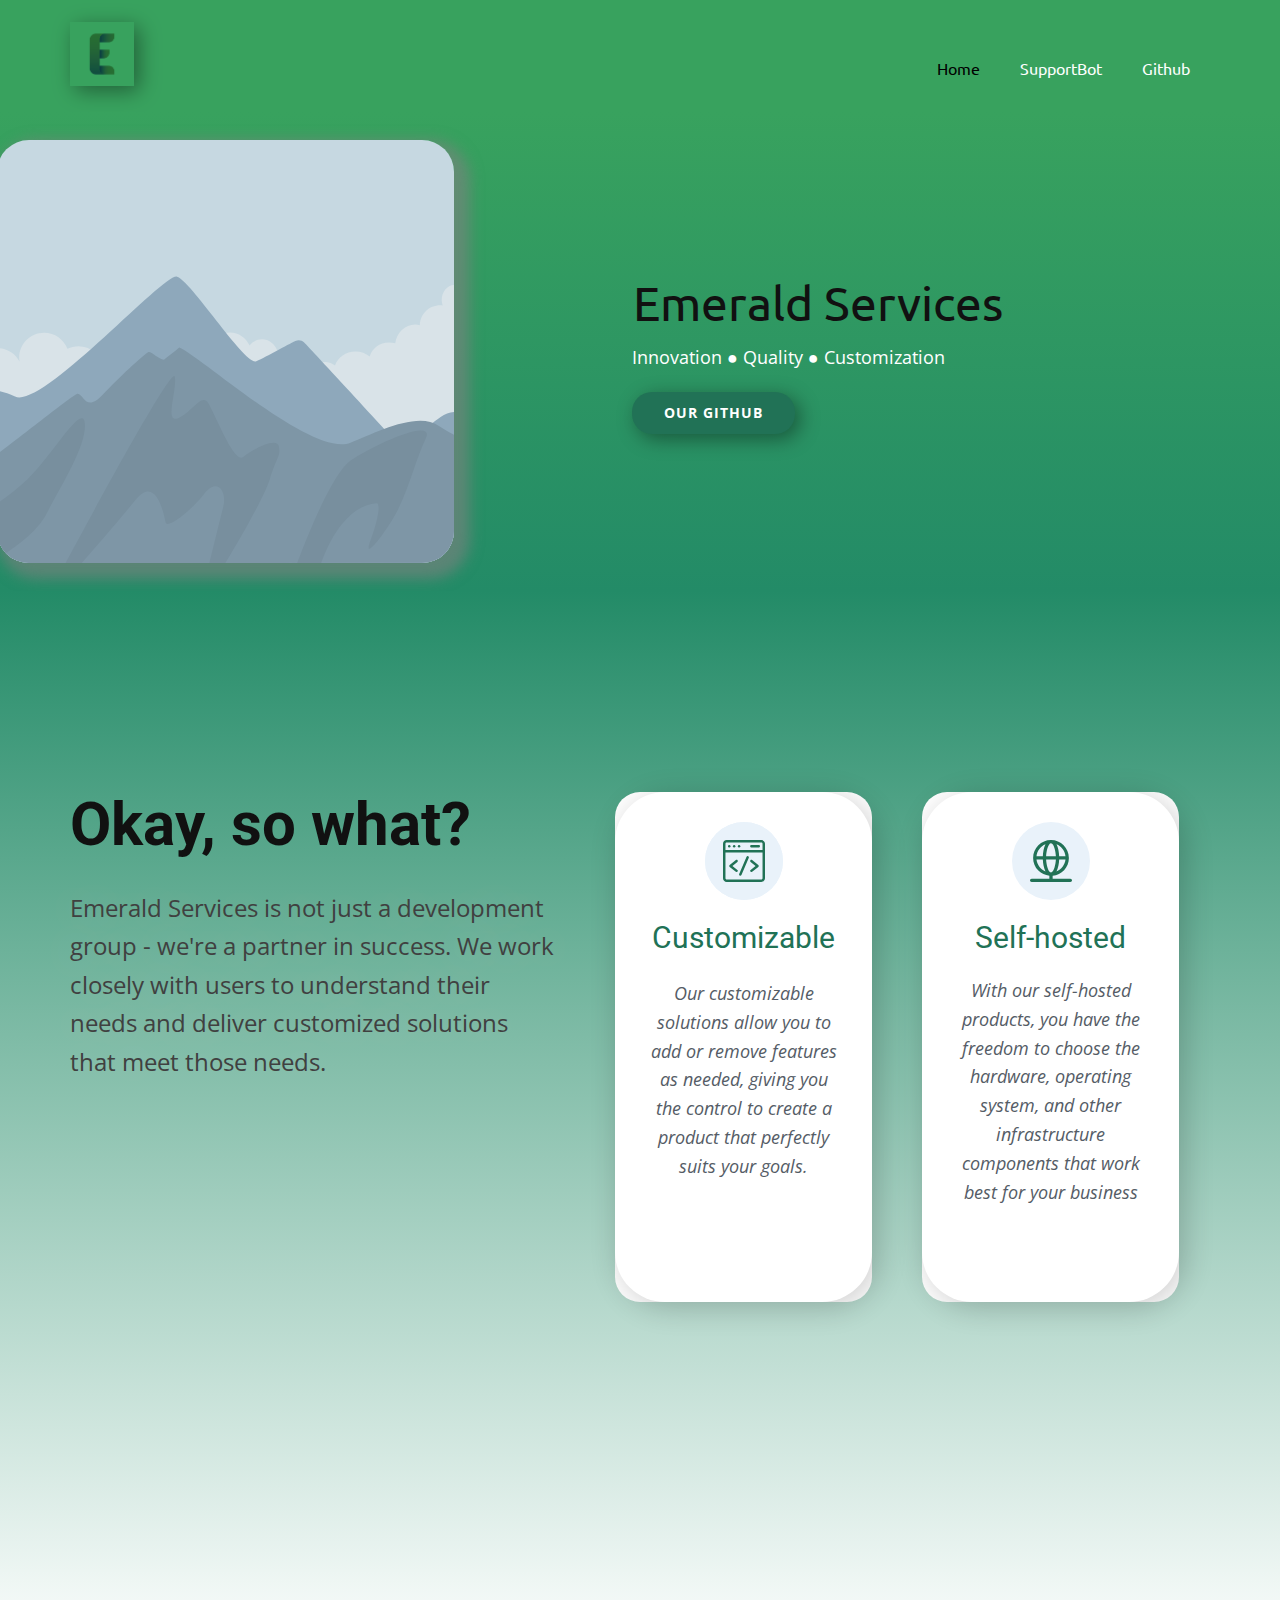
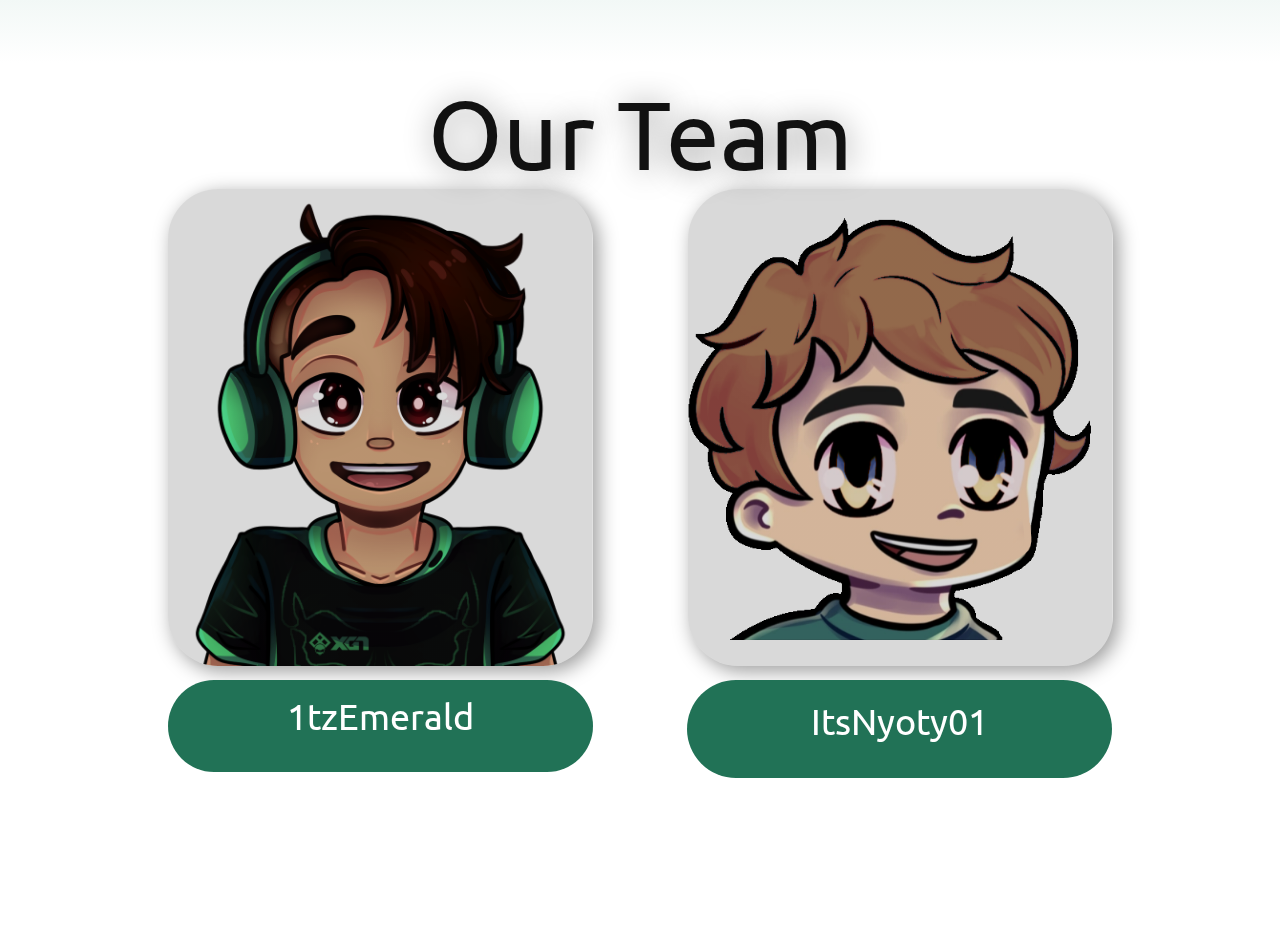
==== index.html @ 9523ee06 "Update index.html" ====
<!DOCTYPE html>
<html style="font-size: 16px;" lang="nl"><head>
    <meta name="viewport" content="width=device-width, initial-scale=1.0">
    <meta charset="utf-8">
    <meta name="keywords" content="Emerald Services Development">
    <meta name="description" content="">
    <title>Home</title>
    <link rel="stylesheet" href="nicepage.css" media="screen">
<link rel="stylesheet" href="Home.css" media="screen">
    <script class="u-script" type="text/javascript" src="jquery.js" defer=""></script>
    <script class="u-script" type="text/javascript" src="nicepage.js" defer=""></script>    
    <link id="u-theme-google-font" rel="stylesheet" href="https://fonts.googleapis.com/css?family=Roboto:100,100i,300,300i,400,400i,500,500i,700,700i,900,900i|Open+Sans:300,300i,400,400i,500,500i,600,600i,700,700i,800,800i">
    <link id="u-page-google-font" rel="stylesheet" href="https://fonts.googleapis.com/css?family=Ubuntu:300,300i,400,400i,500,500i,700,700i">
    
    
    
    
    <script type="application/ld+json">{
		"@context": "http://schema.org",
		"@type": "Organization",
		"name": "",
		"logo": "images/EmeraldGFX_Logo_TP.png"
}</script>
    <meta name="theme-color" content="#478ac9">
    <meta property="og:title" content="Home">
    <meta property="og:type" content="website">
  <meta data-intl-tel-input-cdn-path="intlTelInput/" /></head>
  <body data-home-page="Home.html" data-home-page-title="Home" class="u-body u-xl-mode" data-lang="nl"><header class="u-clearfix u-custom-color-1 u-header u-header" id="sec-3be1"><div class="u-clearfix u-sheet u-sheet-1">
        <a href="Home.html" class="u-image u-logo u-image-1" data-image-width="1080" data-image-height="1080">
          <img src="images/EmeraldGFX_Logo_TP.png" class="u-logo-image u-logo-image-1">
        </a>
        <nav class="u-menu u-menu-one-level u-offcanvas u-menu-1">
          <div class="menu-collapse u-custom-font u-font-ubuntu" style="font-size: 1rem; letter-spacing: 0px;">
            <a class="u-button-style u-custom-border-radius u-custom-left-right-menu-spacing u-custom-padding-bottom u-custom-text-active-color u-custom-text-shadow u-custom-text-shadow-blur u-custom-text-shadow-color u-custom-text-shadow-transparency u-custom-text-shadow-x u-custom-text-shadow-y u-custom-top-bottom-menu-spacing u-nav-link u-text-active-palette-1-base u-text-hover-palette-2-base" href="#">
              <svg class="u-svg-link" viewBox="0 0 24 24"><use xmlns:xlink="http://www.w3.org/1999/xlink" xlink:href="#menu-hamburger"></use></svg>
              <svg class="u-svg-content" version="1.1" id="menu-hamburger" viewBox="0 0 16 16" x="0px" y="0px" xmlns:xlink="http://www.w3.org/1999/xlink" xmlns="http://www.w3.org/2000/svg"><g><rect y="1" width="16" height="2"></rect><rect y="7" width="16" height="2"></rect><rect y="13" width="16" height="2"></rect>
</g></svg>
            </a>
          </div>
          <div class="u-custom-menu u-nav-container">
            <ul class="u-custom-font u-font-ubuntu u-nav u-unstyled u-nav-1"><li class="u-nav-item"><a class="u-button-style u-nav-link u-text-active-black u-text-hover-palette-2-base" href="#" style="padding: 10px 20px;">Home</a>
</li><li class="u-nav-item"><a class="u-button-style u-nav-link u-text-active-black u-text-hover-palette-2-base" href="#" style="padding: 10px 20px;">SupportBot</a>
</li><li class="u-nav-item"><a class="u-button-style u-nav-link u-text-active-black u-text-hover-palette-2-base" href="#" target="_blank" style="padding: 10px 20px;">Github</a>
</li></ul>
          </div>
          <div class="u-custom-menu u-nav-container-collapse">
            <div class="u-black u-container-style u-inner-container-layout u-opacity u-opacity-95 u-sidenav">
              <div class="u-inner-container-layout u-sidenav-overflow">
                <div class="u-menu-close"></div>
                <ul class="u-align-center u-nav u-popupmenu-items u-unstyled u-nav-2"><li class="u-nav-item"><a class="u-button-style u-nav-link" href="#">Home</a>
</li><li class="u-nav-item"><a class="u-button-style u-nav-link" href="Supportbot.html">SupportBot</a>
</li><li class="u-nav-item"><a class="u-button-style u-nav-link" href="https://github.com/Emerald-Services/SupportBot" target="_blank">Github</a>
</li></ul>
              </div>
            </div>
            <div class="u-black u-menu-overlay u-opacity u-opacity-70"></div>
          </div>
        </nav>
      </div></header>
    <section class="u-clearfix u-gradient u-section-1" id="sec-ce3c">
      <div class="u-clearfix u-sheet u-sheet-1">
        <img class="u-align-left u-image u-image-round u-radius-32 u-image-1" data-image-width="2000" data-image-height="1333" src="[data-uri]">
        <h2 class="u-custom-font u-font-ubuntu u-text u-text-default u-text-1">Emerald Services</h2>
        <p class="u-text u-text-2"> Innovation ● Quality ● Customization</p>
        <a href="" class="u-border-none u-btn u-btn-round u-button-style u-custom-color-3 u-radius-20 u-btn-1">Our github</a>
      </div>
    </section>
    <section class="u-align-center u-clearfix u-gradient u-section-2" id="carousel_ff1e">
      <div class="u-clearfix u-sheet u-sheet-1">
        <div class="u-align-left u-container-style u-group u-shape-rectangle u-group-1">
          <div class="u-container-layout u-container-layout-1">
            <h1 class="u-text u-text-1">Okay, so what?</h1>
            <p class="u-text u-text-grey-75 u-text-2"> Emerald Services is not just a development group - we're a partner in success. We work closely with users to understand their needs and deliver customized solutions that meet those needs.</p>
          </div>
        </div>
        <div class="u-clearfix u-expanded-width-sm u-expanded-width-xs u-gutter-50 u-layout-wrap u-layout-wrap-1">
          <div class="u-gutter-0 u-layout">
            <div class="u-layout-row">
              <div class="u-size-30">
                <div class="u-layout-col">
                  <div class="u-align-center u-container-style u-layout-cell u-radius-50 u-shape-round u-size-60 u-white u-layout-cell-1">
                    <div class="u-container-layout u-container-layout-2"><span class="u-icon u-icon-circle u-palette-1-light-3 u-text-custom-color-3 u-icon-1"><svg class="u-svg-link" preserveAspectRatio="xMidYMin slice" viewBox="0 0 512 512" style=""><use xmlns:xlink="http://www.w3.org/1999/xlink" xlink:href="#svg-f542"></use></svg><svg class="u-svg-content" viewBox="0 0 512 512" id="svg-f542"><path d="m467 1h-422c-24.813 0-45 20.187-45 45v420c0 24.813 20.187 45 45 45h422c24.813 0 45-20.187 45-45v-420c0-24.813-20.187-45-45-45zm-422 30h422c8.271 0 15 6.729 15 15v75h-452v-75c0-8.271 6.729-15 15-15zm422 450h-422c-8.271 0-15-6.729-15-15v-315h452v315c0 8.271-6.729 15-15 15z"></path><path d="m306.909 197.213c-7.614-3.263-16.433.264-19.696 7.878l-90 210c-3.264 7.614.264 16.433 7.878 19.696 7.617 3.264 16.434-.266 19.696-7.878l90-210c3.264-7.615-.264-16.433-7.878-19.696z"></path><path d="m177.713 246.629c-5.176-6.469-14.617-7.517-21.083-2.342l-75 60c-7.499 5.997-7.504 17.424 0 23.426l75 60c6.469 5.176 15.91 4.126 21.083-2.342 5.175-6.469 4.127-15.909-2.343-21.083l-60.358-48.288 60.358-48.287c6.47-5.175 7.518-14.614 2.343-21.084z"></path><path d="m430.37 304.287-75-60c-6.469-5.176-15.909-4.127-21.083 2.342-5.175 6.469-4.127 15.909 2.343 21.083l60.358 48.288-60.358 48.287c-6.47 5.175-7.518 14.614-2.343 21.083 5.182 6.476 14.623 7.512 21.083 2.342l75-60c7.499-5.997 7.504-17.423 0-23.425z"></path><circle cx="76" cy="76" r="15"></circle><circle cx="136" cy="76" r="15"></circle><circle cx="196" cy="76" r="15"></circle><path d="m346 91h90c8.284 0 15-6.716 15-15s-6.716-15-15-15h-90c-8.284 0-15 6.716-15 15s6.716 15 15 15z"></path></svg></span><span class="u-icon u-icon-circle u-palette-1-light-3 u-text-custom-color-3 u-icon-2"><svg class="u-svg-link" preserveAspectRatio="xMidYMin slice" viewBox="0 0 512 512" style=""><use xmlns:xlink="http://www.w3.org/1999/xlink" xlink:href="#svg-0413"></use></svg><svg class="u-svg-content" viewBox="0 0 512 512" id="svg-0413"><path d="m467 1h-422c-24.813 0-45 20.187-45 45v420c0 24.813 20.187 45 45 45h422c24.813 0 45-20.187 45-45v-420c0-24.813-20.187-45-45-45zm-422 30h422c8.271 0 15 6.729 15 15v75h-452v-75c0-8.271 6.729-15 15-15zm422 450h-422c-8.271 0-15-6.729-15-15v-315h452v315c0 8.271-6.729 15-15 15z"></path><path d="m306.909 197.213c-7.614-3.263-16.433.264-19.696 7.878l-90 210c-3.264 7.614.264 16.433 7.878 19.696 7.617 3.264 16.434-.266 19.696-7.878l90-210c3.264-7.615-.264-16.433-7.878-19.696z"></path><path d="m177.713 246.629c-5.176-6.469-14.617-7.517-21.083-2.342l-75 60c-7.499 5.997-7.504 17.424 0 23.426l75 60c6.469 5.176 15.91 4.126 21.083-2.342 5.175-6.469 4.127-15.909-2.343-21.083l-60.358-48.288 60.358-48.287c6.47-5.175 7.518-14.614 2.343-21.084z"></path><path d="m430.37 304.287-75-60c-6.469-5.176-15.909-4.127-21.083 2.342-5.175 6.469-4.127 15.909 2.343 21.083l60.358 48.288-60.358 48.287c-6.47 5.175-7.518 14.614-2.343 21.083 5.182 6.476 14.623 7.512 21.083 2.342l75-60c7.499-5.997 7.504-17.423 0-23.425z"></path><circle cx="76" cy="76" r="15"></circle><circle cx="136" cy="76" r="15"></circle><circle cx="196" cy="76" r="15"></circle><path d="m346 91h90c8.284 0 15-6.716 15-15s-6.716-15-15-15h-90c-8.284 0-15 6.716-15 15s6.716 15 15 15z"></path></svg></span>
                      <h3 class="u-text u-text-custom-color-3 u-text-default u-text-3">Customizable</h3>
                      <p class="u-text u-text-palette-5-dark-2 u-text-4"> Our customizable solutions allow you to add or remove features as needed, giving you the control to create a product that perfectly suits your goals.</p>
                    </div>
                  </div>
                </div>
              </div>
              <div class="u-size-30">
                <div class="u-layout-col">
                  <div class="u-align-center u-container-style u-layout-cell u-radius-50 u-shape-round u-size-60 u-white u-layout-cell-2">
                    <div class="u-container-layout u-container-layout-3"><span class="u-icon u-icon-circle u-palette-1-light-3 u-text-custom-color-3 u-icon-3"><svg class="u-svg-link" preserveAspectRatio="xMidYMin slice" viewBox="0 0 512 512" style=""><use xmlns:xlink="http://www.w3.org/1999/xlink" xlink:href="#svg-e131"></use></svg><svg class="u-svg-content" viewBox="0 0 512 512" id="svg-e131"><path d="m492 472h-216v-36.914062c109.730469-9.914063 198-102.0625 198-217.085938 0-120.480469-97.5-218-218-218-120.480469 0-218 97.5-218 218 0 58.230469 22.675781 112.976562 63.851562 154.148438 36.421876 36.425781 83.46875 58.359374 134.148438 62.9375v36.914062h-216c-11.046875 0-20 8.953125-20 20s8.953125 20 20 20h472c11.046875 0 20-8.953125 20-20s-8.953125-20-20-20zm-59.128906-274h-77.261719c-1.832031-47.128906-10.902344-103.070312-32.40625-144.816406 59.027344 24.160156 102.289063 79.132812 109.667969 144.816406zm-77.261719 40h77.261719c-7.378906 65.683594-50.640625 120.65625-109.667969 144.816406 21.519531-41.777344 30.578125-97.742187 32.40625-144.816406zm-99.609375-198c38.996094 0 57.757812 114.359375 59.582031 158h-119.164062c2.320312-55.503906 23.808593-158 59.582031-158zm-176.871094 198h77.261719c1.832031 47.132812 10.902344 103.070312 32.40625 144.816406-59.027344-24.160156-102.289063-79.132812-109.667969-144.816406zm77.261719-40h-77.261719c7.378906-65.683594 50.640625-120.65625 109.667969-144.816406-21.523437 41.777344-30.578125 97.746094-32.40625 144.816406zm99.609375 198c-38.996094 0-57.757812-114.359375-59.582031-158h119.160156c-2.308594 55.320312-23.777344 158-59.578125 158zm0 0"></path></svg></span>
                      <h3 class="u-text u-text-custom-color-3 u-text-default u-text-5">Self-hosted</h3>
                      <p class="u-text u-text-palette-5-dark-2 u-text-6"> With our self-hosted products, you have the freedom to choose the hardware, operating system, and other infrastructure components that work best for your business</p>
                    </div>
                  </div>
                </div>
              </div>
            </div>
          </div>
        </div>
      </div>
    </section>
    <section class="u-clearfix u-section-3" id="sec-f8dd">
      <div class="u-clearfix u-sheet u-sheet-1">
        <h1 class="u-align-center u-custom-font u-font-ubuntu u-text u-text-default u-title u-text-1">Our Team</h1>
        <div class="u-expanded-width-md u-expanded-width-sm u-expanded-width-xs u-list u-list-1">
          <div class="u-repeater u-repeater-1">
            <div class="u-container-style u-image u-list-item u-radius-50 u-repeater-item u-shading u-image-1" data-image-width="1000" data-image-height="1000" data-animation-name="pulse" data-animation-duration="1000" data-animation-direction="" data-animation-delay="0">
              <div class="u-container-layout u-similar-container u-container-layout-1"></div>
            </div>
            <div class="u-container-style u-image u-image-contain u-list-item u-radius-50 u-repeater-item u-shading u-image-2" data-image-width="533" data-image-height="533" data-animation-name="pulse" data-animation-duration="1000" data-animation-direction="" data-animation-delay="0">
              <div class="u-container-layout u-similar-container u-container-layout-2"></div>
            </div>
          </div>
        </div>
        <div class="u-container-style u-custom-color-3 u-expanded-width-xs u-group u-radius-50 u-shape-round u-group-1">
          <div class="u-container-layout u-valign-middle-md u-valign-middle-sm u-valign-middle-xs u-container-layout-3">
            <h3 class="u-align-center u-custom-font u-font-ubuntu u-text u-text-default u-text-2">1tzEmerald<br>
            </h3>
          </div>
        </div>
        <div class="u-container-style u-custom-color-3 u-expanded-width-xs u-group u-radius-50 u-shape-round u-group-2">
          <div class="u-container-layout u-valign-top-md u-valign-top-sm u-valign-top-xs u-container-layout-4">
            <h3 class="u-align-center u-custom-font u-font-ubuntu u-text u-text-default u-text-3">ItsNyoty01</h3>
          </div>
        </div>
      </div>
    </section>
</body></html>
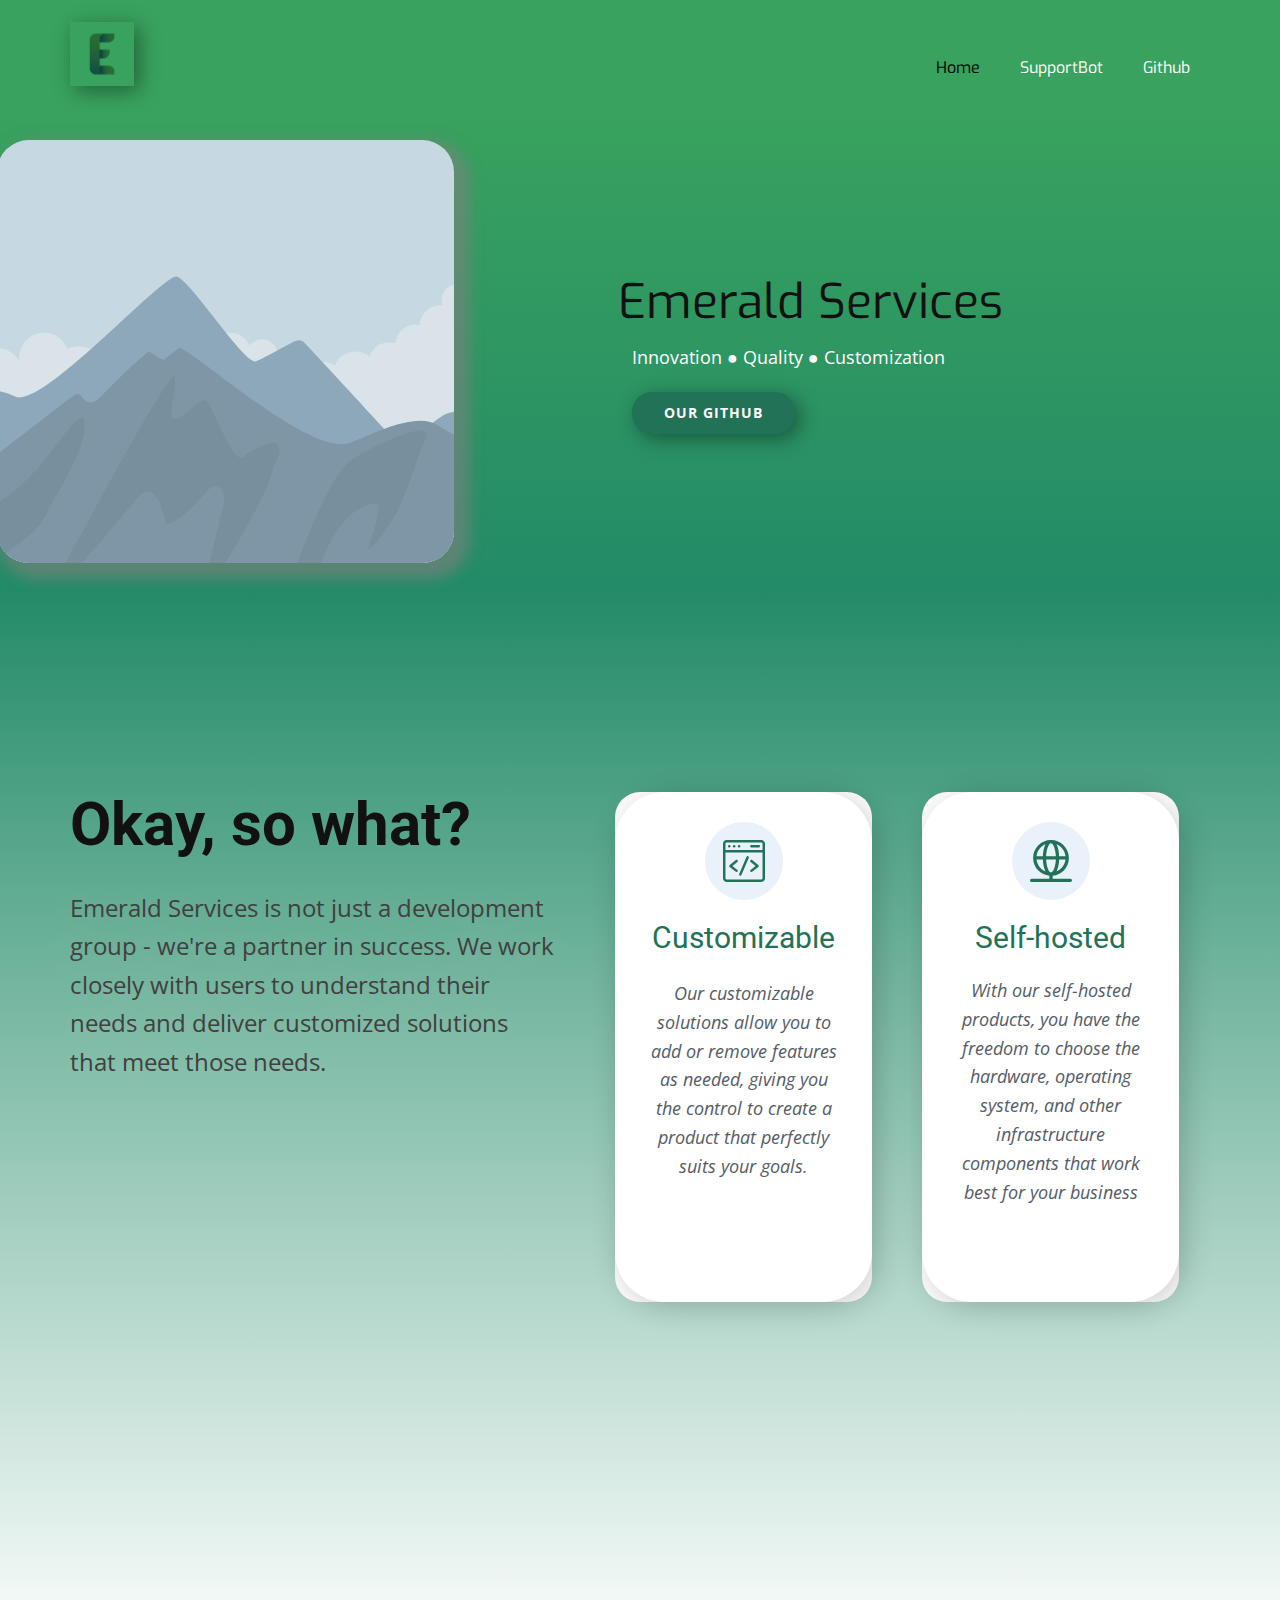
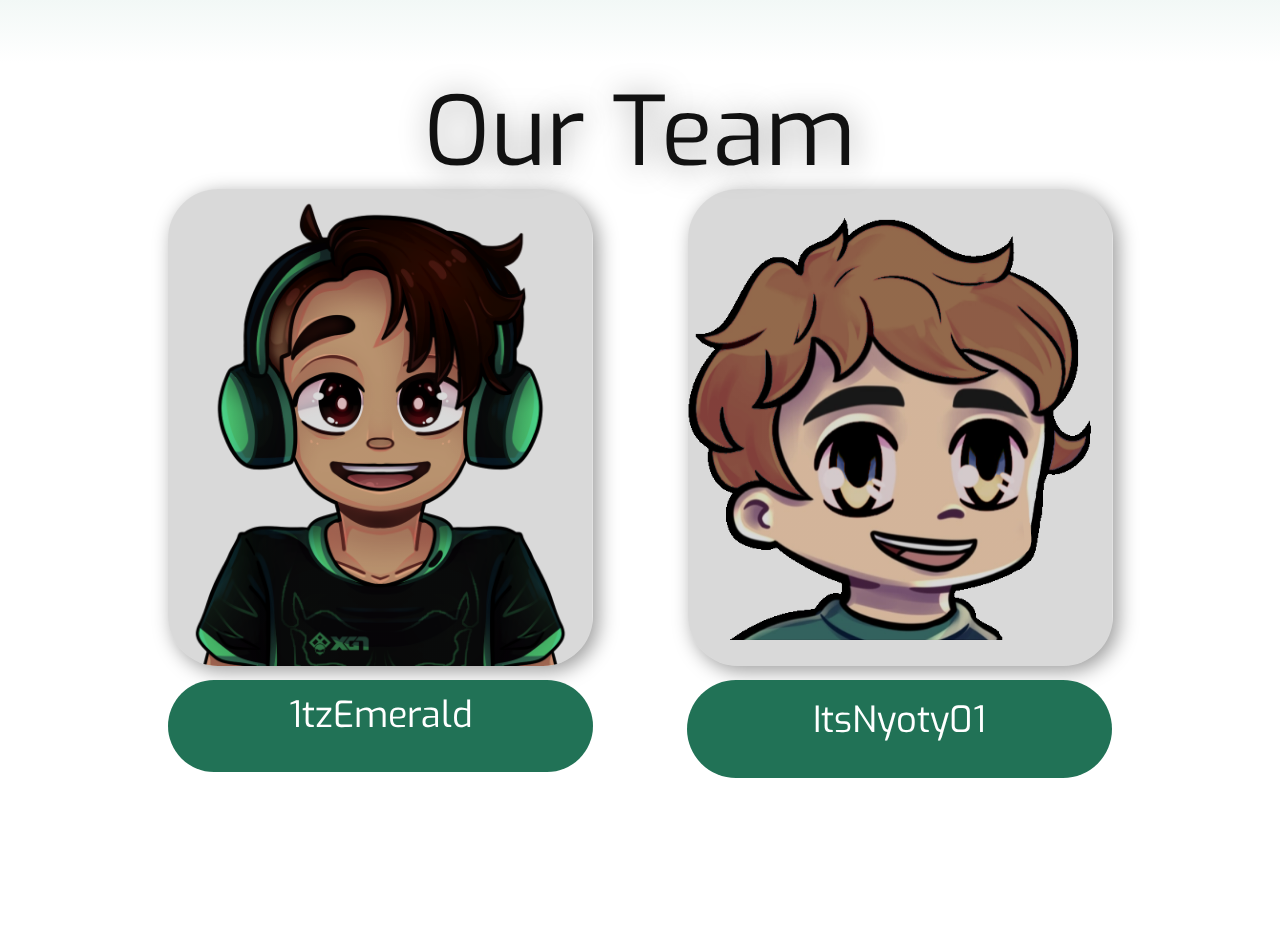
==== commit c3d0dcb1: "Font change" ====
--- a/index.html
+++ b/index.html
@@ -1,8 +1,8 @@
 <!DOCTYPE html>
-<html style="font-size: 16px;" lang="nl"><head>
+<html style="font-size: 16px;" lang="en"><head>
     <meta name="viewport" content="width=device-width, initial-scale=1.0">
     <meta charset="utf-8">
-    <meta name="keywords" content="Emerald Services Development">
+    <meta name="keywords" content="SupportBot Emerald Services Development Discord.js discordbot">
     <meta name="description" content="">
     <title>Home</title>
     <link rel="stylesheet" href="nicepage.css" media="screen">
@@ -11,6 +11,9 @@
     <script class="u-script" type="text/javascript" src="nicepage.js" defer=""></script>    
     <link id="u-theme-google-font" rel="stylesheet" href="https://fonts.googleapis.com/css?family=Roboto:100,100i,300,300i,400,400i,500,500i,700,700i,900,900i|Open+Sans:300,300i,400,400i,500,500i,600,600i,700,700i,800,800i">
     <link id="u-page-google-font" rel="stylesheet" href="https://fonts.googleapis.com/css?family=Ubuntu:300,300i,400,400i,500,500i,700,700i">
+    <link rel="preconnect" href="https://fonts.googleapis.com">
+    <link rel="preconnect" href="https://fonts.gstatic.com" crossorigin>
+    <link href="https://fonts.googleapis.com/css2?family=Exo:ital,wght@1,900&display=swap" rel="stylesheet">
     
     
     
@@ -25,8 +28,8 @@
     <meta property="og:title" content="Home">
     <meta property="og:type" content="website">
   <meta data-intl-tel-input-cdn-path="intlTelInput/" /></head>
-  <body data-home-page="Home.html" data-home-page-title="Home" class="u-body u-xl-mode" data-lang="nl"><header class="u-clearfix u-custom-color-1 u-header u-header" id="sec-3be1"><div class="u-clearfix u-sheet u-sheet-1">
-        <a href="Home.html" class="u-image u-logo u-image-1" data-image-width="1080" data-image-height="1080">
+  <body class="u-body u-xl-mode" data-lang="nl"><header class="u-clearfix u-custom-color-1 u-header u-header" id="sec-3be1"><div class="u-clearfix u-sheet u-sheet-1">
+        <a href="https://nicepage.com" class="u-image u-logo u-image-1" data-image-width="1080" data-image-height="1080">
           <img src="images/EmeraldGFX_Logo_TP.png" class="u-logo-image u-logo-image-1">
         </a>
         <nav class="u-menu u-menu-one-level u-offcanvas u-menu-1">
@@ -38,17 +41,17 @@
             </a>
           </div>
           <div class="u-custom-menu u-nav-container">
-            <ul class="u-custom-font u-font-ubuntu u-nav u-unstyled u-nav-1"><li class="u-nav-item"><a class="u-button-style u-nav-link u-text-active-black u-text-hover-palette-2-base" href="#" style="padding: 10px 20px;">Home</a>
-</li><li class="u-nav-item"><a class="u-button-style u-nav-link u-text-active-black u-text-hover-palette-2-base" href="#" style="padding: 10px 20px;">SupportBot</a>
-</li><li class="u-nav-item"><a class="u-button-style u-nav-link u-text-active-black u-text-hover-palette-2-base" href="#" target="_blank" style="padding: 10px 20px;">Github</a>
+            <ul class="u-custom-font u-font-ubuntu u-nav u-unstyled u-nav-1"><li class="u-nav-item"><a class="u-button-style u-nav-link u-text-active-black u-text-hover-palette-2-base" href="Home.html" style="padding: 10px 20px;">Home</a>
+</li><li class="u-nav-item"><a class="u-button-style u-nav-link u-text-active-black u-text-hover-palette-2-base" href="SupportBot.html" style="padding: 10px 20px;">SupportBot</a>
+</li><li class="u-nav-item"><a class="u-button-style u-nav-link u-text-active-black u-text-hover-palette-2-base" href="https://github.com/Emerald-Services/SupportBot" target="_blank" style="padding: 10px 20px;">Github</a>
 </li></ul>
           </div>
           <div class="u-custom-menu u-nav-container-collapse">
             <div class="u-black u-container-style u-inner-container-layout u-opacity u-opacity-95 u-sidenav">
               <div class="u-inner-container-layout u-sidenav-overflow">
                 <div class="u-menu-close"></div>
-                <ul class="u-align-center u-nav u-popupmenu-items u-unstyled u-nav-2"><li class="u-nav-item"><a class="u-button-style u-nav-link" href="#">Home</a>
-</li><li class="u-nav-item"><a class="u-button-style u-nav-link" href="Supportbot.html">SupportBot</a>
+                <ul class="u-align-center u-nav u-popupmenu-items u-unstyled u-nav-2"><li class="u-nav-item"><a class="u-button-style u-nav-link" href="Home.html">Home</a>
+</li><li class="u-nav-item"><a class="u-button-style u-nav-link" href="SupportBot.html">SupportBot</a>
 </li><li class="u-nav-item"><a class="u-button-style u-nav-link" href="https://github.com/Emerald-Services/SupportBot" target="_blank">Github</a>
 </li></ul>
               </div>
--- a/nicepage.css
+++ b/nicepage.css
@@ -17685,7 +17685,7 @@
   font-family: 'PT Sans', sans-serif !important;
 }
 .u-font-ubuntu.u-custom-font {
-  font-family: Ubuntu, sans-serif !important;
+  font-family: Exo, sans-serif !important;
 }
 .u-font-titillium-web.u-custom-font {
   font-family: 'Titillium Web', sans-serif !important;
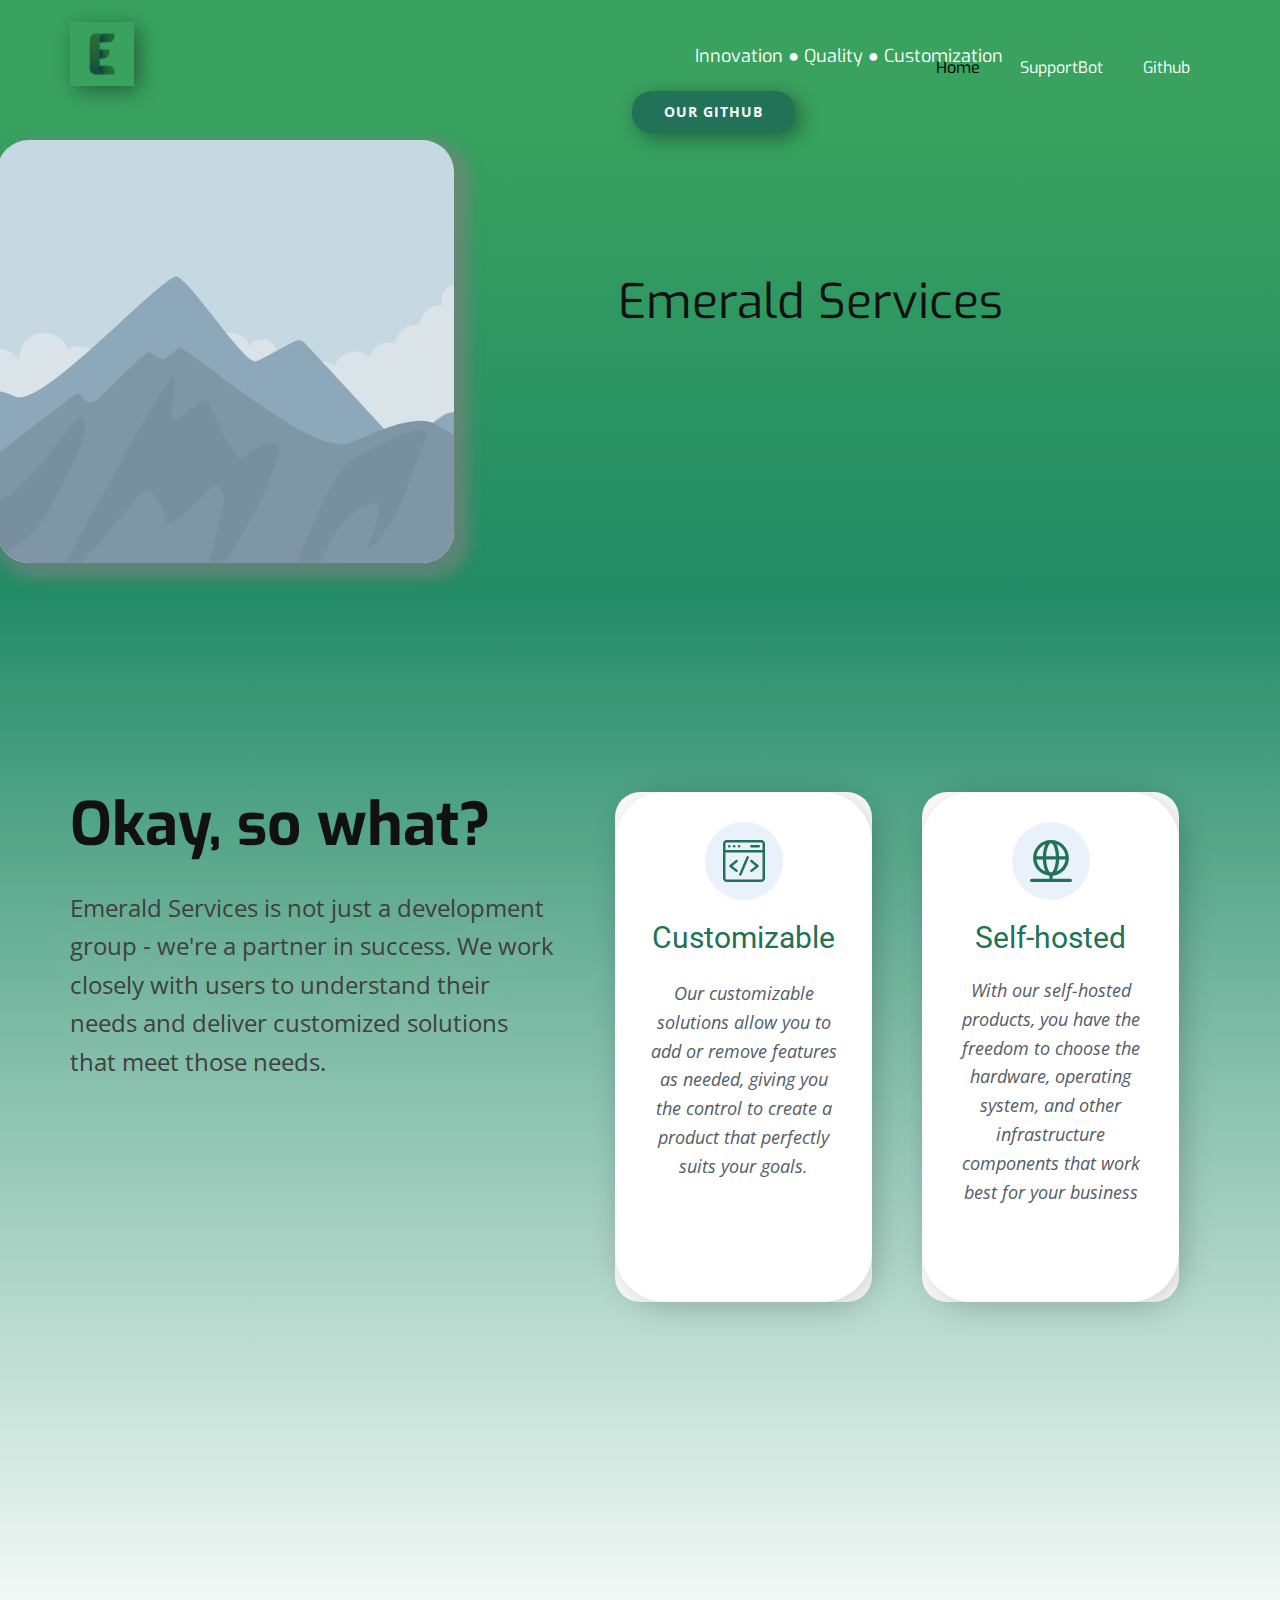
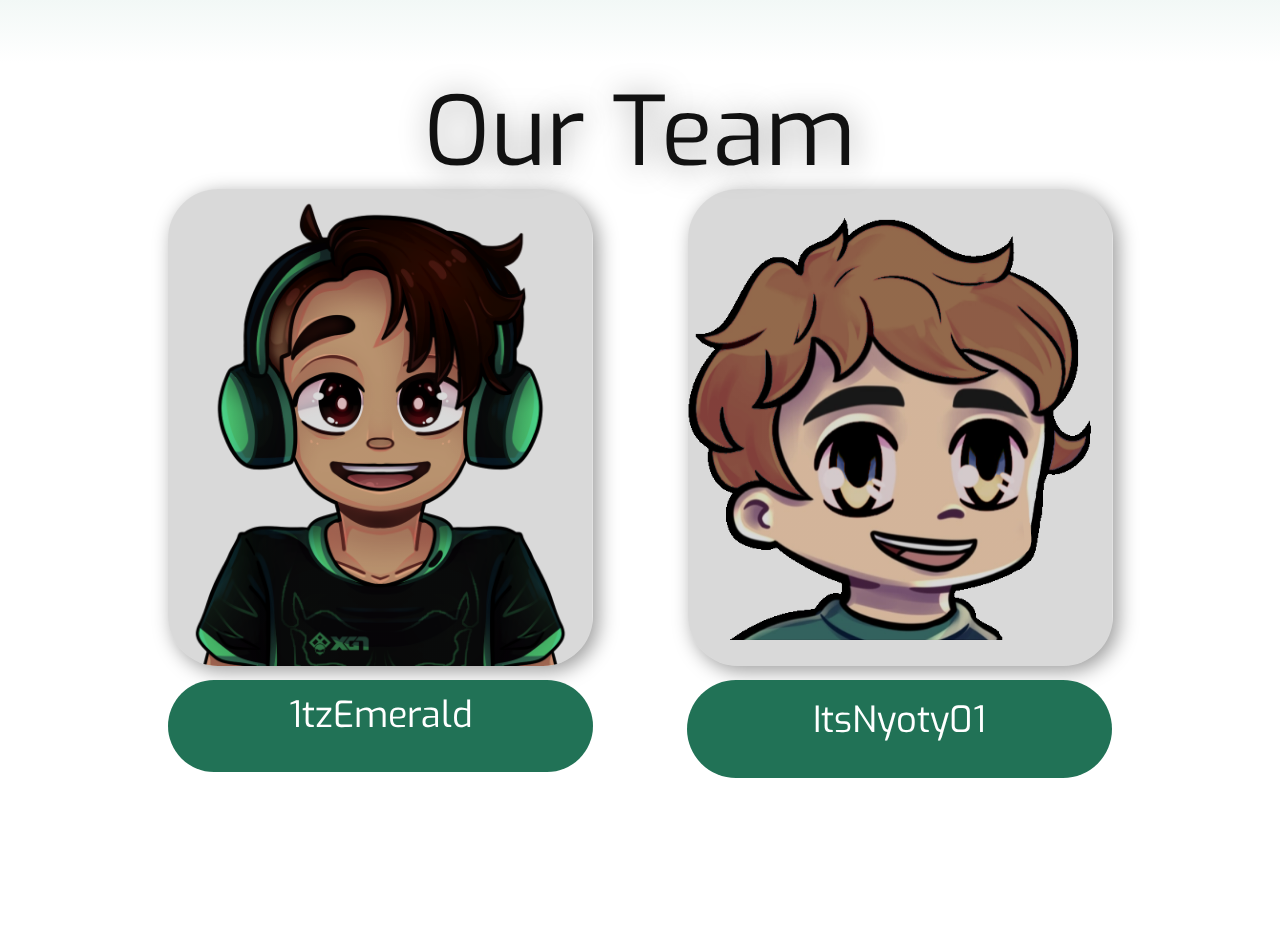
==== commit 96339126: "Update index.html" ====
--- a/index.html
+++ b/index.html
@@ -29,7 +29,7 @@
     <meta property="og:type" content="website">
   <meta data-intl-tel-input-cdn-path="intlTelInput/" /></head>
   <body class="u-body u-xl-mode" data-lang="nl"><header class="u-clearfix u-custom-color-1 u-header u-header" id="sec-3be1"><div class="u-clearfix u-sheet u-sheet-1">
-        <a href="https://nicepage.com" class="u-image u-logo u-image-1" data-image-width="1080" data-image-height="1080">
+        <a href="index.html" class="u-image u-logo u-image-1" data-image-width="1080" data-image-height="1080">
           <img src="images/EmeraldGFX_Logo_TP.png" class="u-logo-image u-logo-image-1">
         </a>
         <nav class="u-menu u-menu-one-level u-offcanvas u-menu-1">
@@ -64,7 +64,7 @@
       <div class="u-clearfix u-sheet u-sheet-1">
         <img class="u-align-left u-image u-image-round u-radius-32 u-image-1" data-image-width="2000" data-image-height="1333" src="[data-uri]">
         <h2 class="u-custom-font u-font-ubuntu u-text u-text-default u-text-1">Emerald Services</h2>
-        <p class="u-text u-text-2"> Innovation ● Quality ● Customization</p>
+        <p class="u-custom-font u-font-ubuntu u-text u-text-default u-text-1"> Innovation ● Quality ● Customization</p>
         <a href="" class="u-border-none u-btn u-btn-round u-button-style u-custom-color-3 u-radius-20 u-btn-1">Our github</a>
       </div>
     </section>
@@ -72,7 +72,7 @@
       <div class="u-clearfix u-sheet u-sheet-1">
         <div class="u-align-left u-container-style u-group u-shape-rectangle u-group-1">
           <div class="u-container-layout u-container-layout-1">
-            <h1 class="u-text u-text-1">Okay, so what?</h1>
+            <h1 class="u-custom-font u-font-ubuntu u-text u-text-default u-text-1">Okay, so what?</h1>
             <p class="u-text u-text-grey-75 u-text-2"> Emerald Services is not just a development group - we're a partner in success. We work closely with users to understand their needs and deliver customized solutions that meet those needs.</p>
           </div>
         </div>
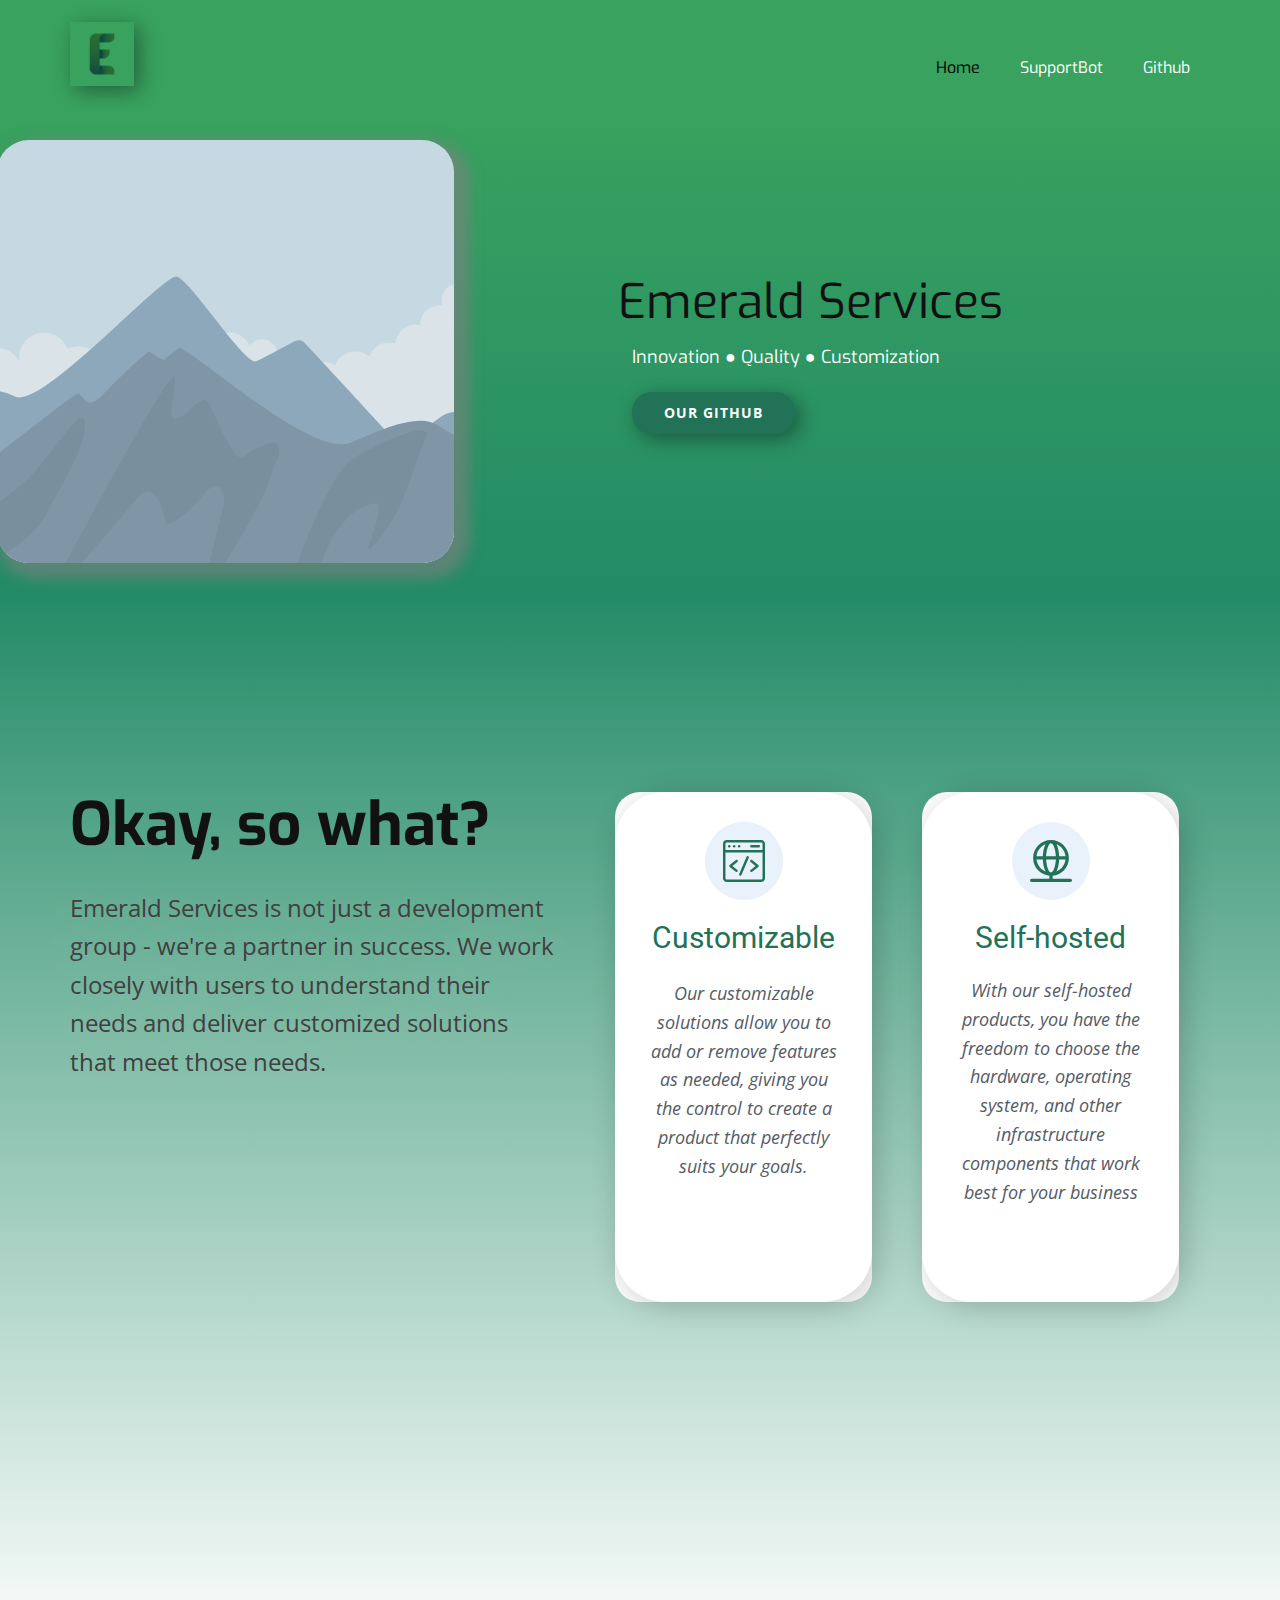
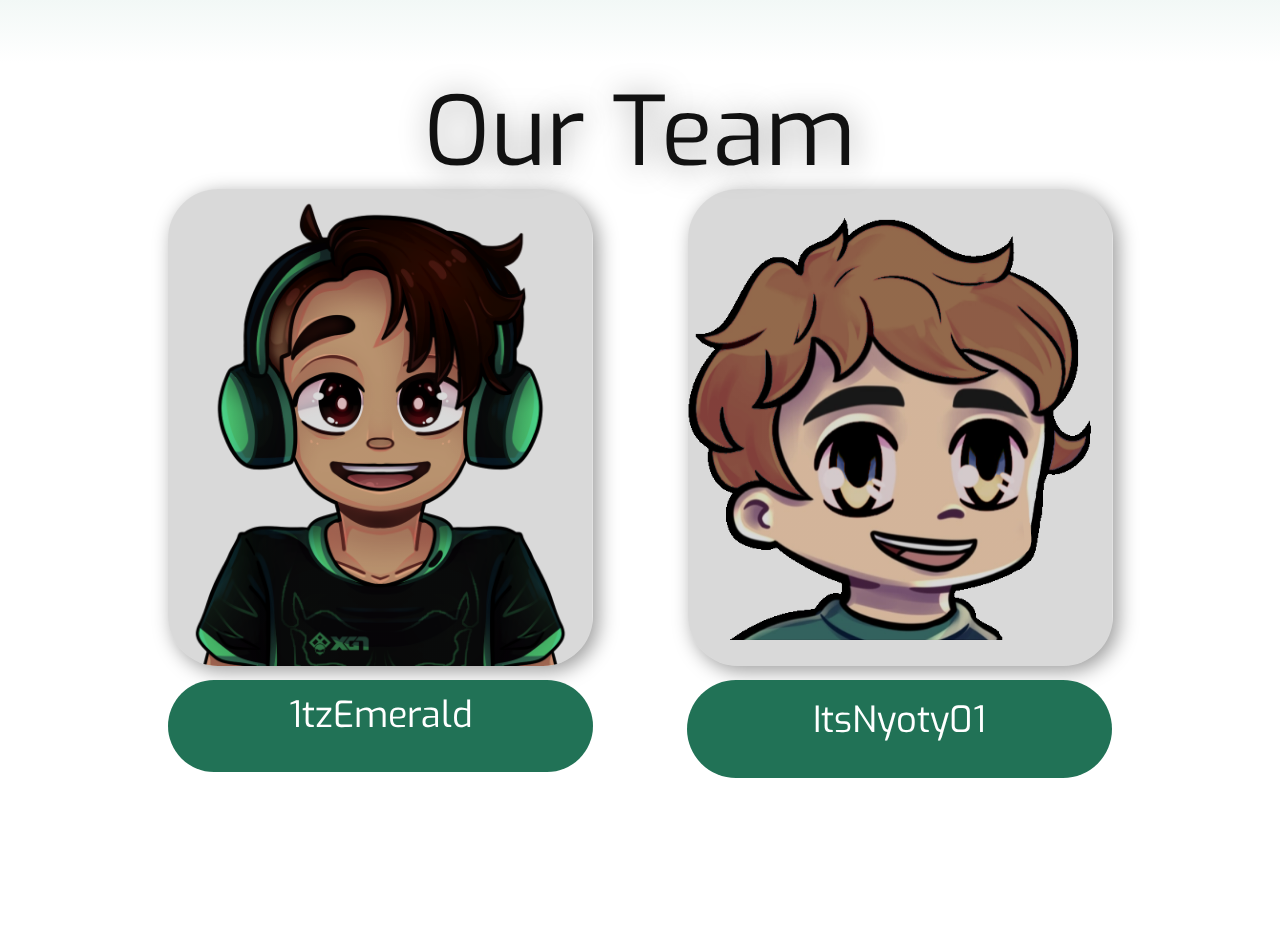
==== commit b4ad0e6b: "Update index.html" ====
--- a/index.html
+++ b/index.html
@@ -64,7 +64,7 @@
       <div class="u-clearfix u-sheet u-sheet-1">
         <img class="u-align-left u-image u-image-round u-radius-32 u-image-1" data-image-width="2000" data-image-height="1333" src="[data-uri]">
         <h2 class="u-custom-font u-font-ubuntu u-text u-text-default u-text-1">Emerald Services</h2>
-        <p class="u-custom-font u-font-ubuntu u-text u-text-default u-text-1"> Innovation ● Quality ● Customization</p>
+        <p class="u-custom-font u-font-ubuntu u-text u-text-default u-text-2"> Innovation ● Quality ● Customization</p>
         <a href="" class="u-border-none u-btn u-btn-round u-button-style u-custom-color-3 u-radius-20 u-btn-1">Our github</a>
       </div>
     </section>
